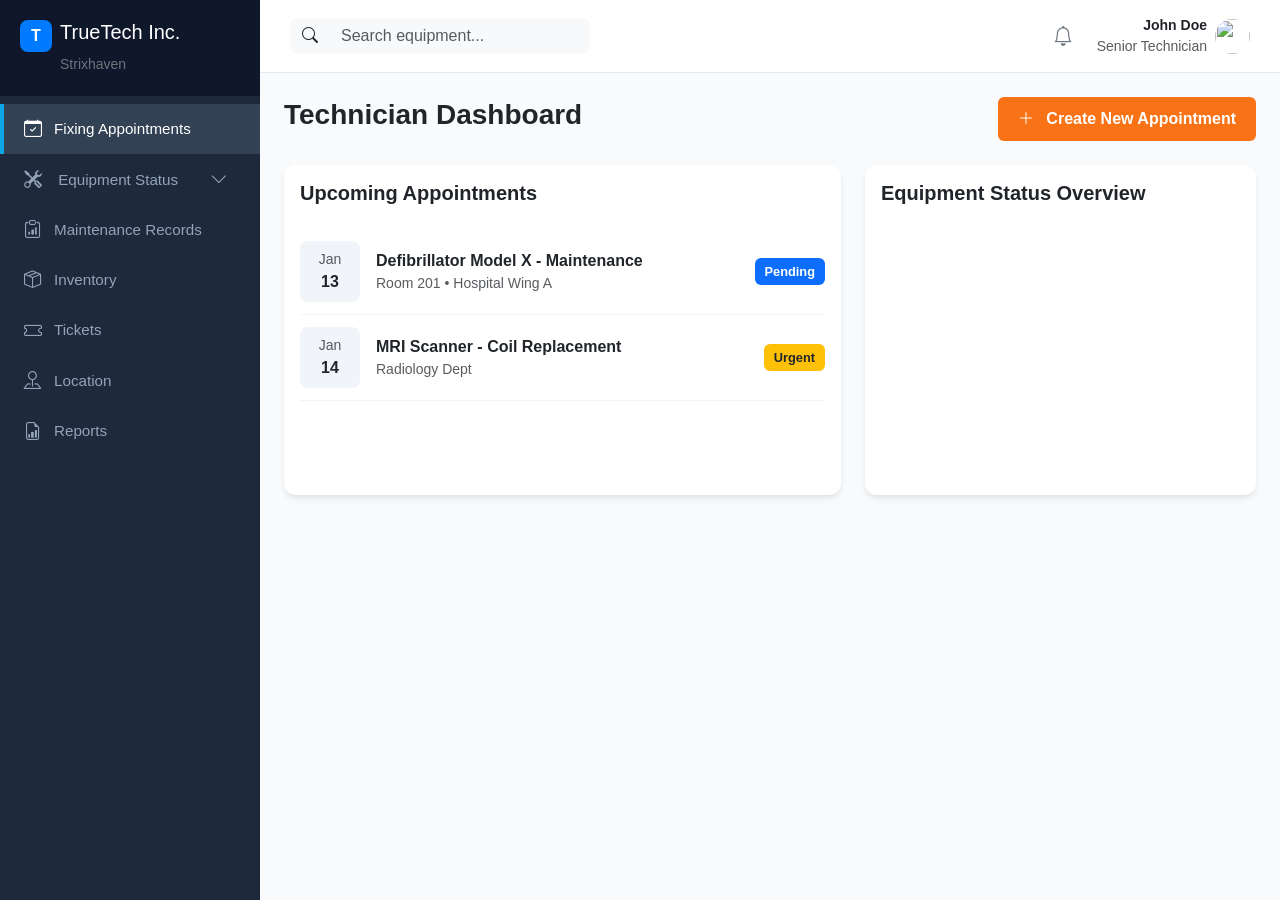
==== Strix-Central-Hospital/tech-area/dashboard.html @ 545b2793 "Tech dashboard,inventory and tickets" ====
<!DOCTYPE html>
<html lang="en">
<head>
    <meta charset="UTF-8">
    <meta name="viewport" content="width=device-width, initial-scale=1.0">
    <title>TrueTech Inc. - Technician Dashboard</title>
    <link href="https://cdn.jsdelivr.net/npm/bootstrap@5.3.0/dist/css/bootstrap.min.css" rel="stylesheet">
    <link rel="stylesheet" href="https://cdn.jsdelivr.net/npm/bootstrap-icons@1.11.1/font/bootstrap-icons.css">
    <script src="https://cdn.jsdelivr.net/npm/chart.js"></script>

    <link rel="stylesheet" href="../assets/css/tech-portal.css"/>

</head>
<body>

    <div class="d-flex">
        <nav id="sidebar" class="sidebar">
            <div class="sidebar-header d-flex">
                <div class="logo-icon me-2"></div>
                <div>
                    <h5 class="mb-2">TrueTech Inc.</h5>
                    <small class="text-secondary">Strixhaven</small>
                </div>
            </div>  

            <ul class="nav flex-column mt-2">
                <li class="nav-item">
                    <a href="#" class="nav-link active">
                        <i class="bi bi-calendar-check"></i> Fixing Appointments
                    </a>
                </li>

                <!-- Equipment Status with Submenu -->
                <li class="nav-item">
                    <a class="nav-link d-flex justify-content-between align-items-center" data-bs-toggle="collapse" href="#equipmentSubmenu">
                        <span><i class="bi bi-tools"></i> Equipment Status</span>
                        <i class="bi bi-chevron-down small"></i>
                    </a>
                    <div class="collapse sub-nav" id="equipmentSubmenu">
                        <ul class="nav flex-column">
                            <li class="nav-item"><a href="#" class="nav-link py-2">Used</a></li>
                            <li class="nav-item"><a href="#" class="nav-link py-2">Broken</a></li>
                            <li class="nav-item"><a href="#" class="nav-link py-2">Under Maintenance</a></li>
                        </ul>
                    </div>
                </li>

                <!-- Other Links -->
                <li class="nav-item"><a href="#" class="nav-link"><i class="bi bi-clipboard-data"></i> Maintenance Records</a></li>
                <li class="nav-item"><a href="inventory-manage.html" class="nav-link"><i class="bi bi-box-seam"></i> Inventory</a></li>
                <li class="nav-item"><a href="tickets.html" class="nav-link"><i class="bi bi-ticket"></i> Tickets</a></li>
                <li class="nav-item"><a href="#" class="nav-link"><i class="bi bi-pin-map"></i> Location</a></li>
                <li class="nav-item"><a href="#" class="nav-link"><i class="bi bi-file-earmark-bar-graph"></i> Reports</a></li>
            </ul>
        </nav>

        <div id="content">
            <nav class="top-navbar d-flex justify-content-between align-items-center">
                <div class="input-group d-none d-md-flex" style="width: 300px;">
                    <span class="input-group-text bg-light border-0"><i class="bi bi-search"></i></span>
                    <input type="text" class="form-control bg-light border-0" placeholder="Search equipment...">
                </div>
                <div class="d-flex align-items-center">
                    <i class="bi bi-bell text-secondary fs-5 me-4"></i>
                    <div class="d-flex align-items-center">
                        <div class="text-end me-2">
                            <p class="mb-0 small fw-bold">John Doe</p>
                            <p class="mb-0 text-muted small">Senior Technician</p>
                        </div>
                        <img src="https://ui-avatars.com/api/?name=John+Doe&background=random" class="rounded-circle" width="35" height="35">
                    </div>
                </div>
            </nav>

            <div class="container-fluid p-4">
                <div class="d-flex justify-content-between align-items-center mb-4">
                    <h3 class="fw-bold">Technician Dashboard</h3>
                    <button class="btn btn-primary-custom">
                        <i class="bi bi-plus-lg me-2"></i> Create New Appointment
                    </button>
                </div>

                <div class="row g-4">
                    <div class="col-xl-7">
                        <div class="card h-100">
                            <div class="card-body">
                                <h5 class="card-title fw-bold mb-4">Upcoming Appointments</h5>
                                <div class="appointment-list">
                                    <div class="appointment-list-item d-flex align-items-center">
                                        <div class="date-badge me-3">
                                            <div class="small text-muted">Jan</div>
                                            <div class="fw-bold">13</div>
                                        </div>
                                        <div class="flex-grow-1">
                                            <div class="fw-bold">Defibrillator Model X - Maintenance</div>
                                            <div class="small text-muted">Room 201 • Hospital Wing A</div>
                                        </div>
                                        <span class="status-badge bg-primary text-white">Pending</span>
                                    </div>
                                    <div class="appointment-list-item d-flex align-items-center">
                                        <div class="date-badge me-3">
                                            <div class="small text-muted">Jan</div>
                                            <div class="fw-bold">14</div>
                                        </div>
                                        <div class="flex-grow-1">
                                            <div class="fw-bold">MRI Scanner - Coil Replacement</div>
                                            <div class="small text-muted">Radiology Dept</div>
                                        </div>
                                        <span class="status-badge bg-warning text-dark">Urgent</span>
                                    </div>
                                </div>
                            </div>
                        </div>
                    </div>

                    <div class="col-xl-5">
                        <div class="card h-100">
                            <div class="card-body">
                                <h5 class="card-title fw-bold mb-4">Equipment Status Overview</h5>
                                <div style="height: 250px;">
                                    <canvas id="statusChart"></canvas>
                                </div>
                            </div>
                        </div>
                    </div>
                </div>
            </div>
        </div>
    </div>

    <script>
        const ctx = document.getElementById('statusChart').getContext('2d');
        new Chart(ctx, {
            type: 'bar',
            data: {
                labels: ['Used', 'Broken', 'Maint.','Available'],
                datasets: [{
                    data: [85, 20, 10, 115],
                    backgroundColor: ['#10b981', '#ef4444', '#f59e0b', '#3b82f6'],
                    borderRadius: 8
                }]
            },
            options: {
                indexAxis: 'y',
                responsive: true,
                maintainAspectRatio: false,
                plugins: { legend: { display: false } }
            }
        });
    </script>
    <script src="https://cdn.jsdelivr.net/npm/bootstrap@5.3.0/dist/js/bootstrap.bundle.min.js"></script>
</body>
</html>
---- Strix-Central-Hospital/assets/css/tech-portal.css ----
* {
 margin: 0; /* Remove margens padrão */
 padding: 0; /* Remove preenchimento padrão */
 box-sizing: border-box; /* Inclui a borda e o preenchimento no cálculo do tamanho */
 font-family: Arial, Helvetica, sans-serif; /* Define a fonte padrão */
} 

:root {
    --sidebar-bg: #1e293b;
    --sidebar-hover: #334155;
    --active-blue: #0ea5e9;
    --main-bg: #f8fafc;
    --accent-orange: #f97316;
}

body {
    font-family: 'Inter', system-ui, -apple-system, sans-serif;
    background-color: var(--main-bg);
    overflow-x: hidden;
}

/* Sidebar Styling */
.sidebar{
    min-width: 260px;
    max-width: 400px;
    background-color: var(--sidebar-bg);
    color: rgb(255, 255, 255);
    height: 100vh;
    position: fixed;
    z-index: 1000;
}

.sidebar-header {
    padding: 20px;
    background: #0f172a;
}

.nav-link {
    color: #94a3b8;
    padding: 12px 20px;
    font-size: 0.95rem;
    display: flex;
    align-items: center;
    border-left: 4px solid transparent;
    text-decoration: none;
}

.nav-link:hover {
    background-color: var(--sidebar-hover);
    color: white;
}

.nav-link.active {
    background-color: #334155;
    color: white;
    border-left-color: var(--active-blue);
}

.nav-link i {
    margin-right: 12px;
    font-size: 1.1rem;
}

.sub-nav {
    background: #1a2233;
    padding-left: 30px;
}

/* Main Content Styling */
#content {
    width: calc(100% - 260px);
    margin-left: 260px;
    min-height: 100vh;
}

.top-navbar {
    background: white;
    padding: 15px 30px;
    border-bottom: 1px solid #e2e8f0;
}

.card {
    border: none;
    border-radius: 12px;
    box-shadow: 0 4px 6px -1px rgba(0, 0, 0, 0.1);
}

.btn-primary-custom {
    background-color: var(--accent-orange);
    border: none;
    padding: 10px 20px;
    font-weight: 600;
    color: white;
}

.btn-primary-custom:hover {
    background-color: #ea580c;
}

.status-badge {
    padding: 4px 10px;
    border-radius: 6px;
    font-size: 0.8rem;
    font-weight: 600;
}

.appointment-list-item {
    border-bottom: 1px solid #f1f5f9;
    padding: 12px 0;
}

.date-badge {
    background: #f1f5f9;
    padding: 8px;
    border-radius: 8px;
    text-align: center;
    min-width: 60px;
}

.logo-icon {
    width: 32px;
    height: 32px;
    background-color: #007BFF;
    border-radius: 8px; /* Cantos arredondados como os teus cartões */
    position: relative;
    display: flex;
    align-items: center;
    justify-content: center;
}

.logo-icon::after {
    content: "T";
    color: white;
    font-weight: bold;
    font-family: sans-serif;
}
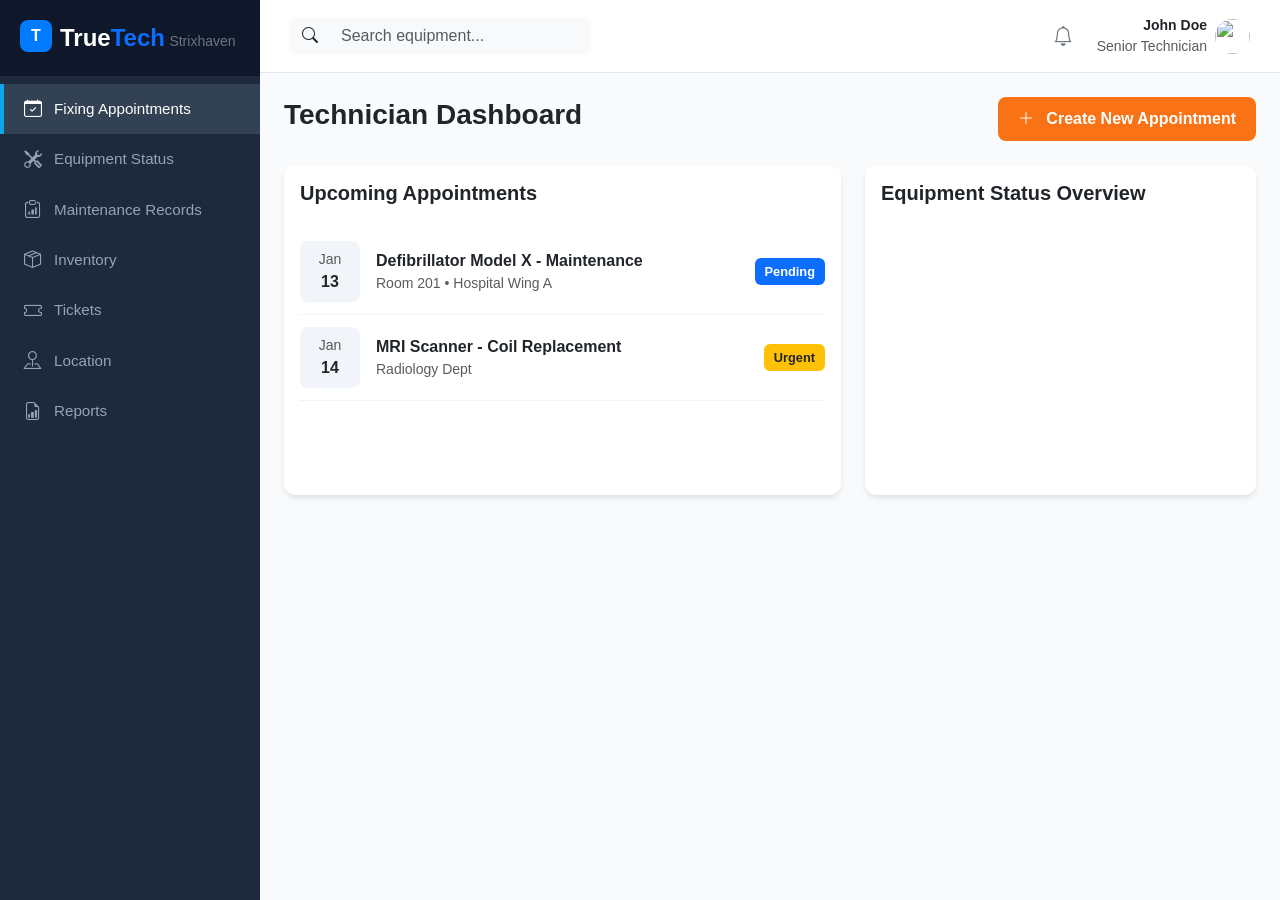
==== commit ef198d62: "Inventory images and Location" ====
--- a/Strix-Central-Hospital/tech-area/dashboard.html
+++ b/Strix-Central-Hospital/tech-area/dashboard.html
@@ -18,38 +18,18 @@
             <div class="sidebar-header d-flex">
                 <div class="logo-icon me-2"></div>
                 <div>
-                    <h5 class="mb-2">TrueTech Inc.</h5>
+                    <span class="logo-text fw-bold fs-4">True<span class="text-primary">Tech</span></span>
                     <small class="text-secondary">Strixhaven</small>
                 </div>
             </div>  
 
             <ul class="nav flex-column mt-2">
-                <li class="nav-item">
-                    <a href="#" class="nav-link active">
-                        <i class="bi bi-calendar-check"></i> Fixing Appointments
-                    </a>
-                </li>
-
-                <!-- Equipment Status with Submenu -->
-                <li class="nav-item">
-                    <a class="nav-link d-flex justify-content-between align-items-center" data-bs-toggle="collapse" href="#equipmentSubmenu">
-                        <span><i class="bi bi-tools"></i> Equipment Status</span>
-                        <i class="bi bi-chevron-down small"></i>
-                    </a>
-                    <div class="collapse sub-nav" id="equipmentSubmenu">
-                        <ul class="nav flex-column">
-                            <li class="nav-item"><a href="#" class="nav-link py-2">Used</a></li>
-                            <li class="nav-item"><a href="#" class="nav-link py-2">Broken</a></li>
-                            <li class="nav-item"><a href="#" class="nav-link py-2">Under Maintenance</a></li>
-                        </ul>
-                    </div>
-                </li>
-
-                <!-- Other Links -->
+                <li class="nav-item"><a href="#" class="nav-link active"><i class="bi bi-calendar-check"></i> Fixing Appointments</a></li>
+                <li class="nav-item"><a href="#" class="nav-link"><i class="bi bi-tools"></i> Equipment Status</a></li>
                 <li class="nav-item"><a href="#" class="nav-link"><i class="bi bi-clipboard-data"></i> Maintenance Records</a></li>
                 <li class="nav-item"><a href="inventory-manage.html" class="nav-link"><i class="bi bi-box-seam"></i> Inventory</a></li>
                 <li class="nav-item"><a href="tickets.html" class="nav-link"><i class="bi bi-ticket"></i> Tickets</a></li>
-                <li class="nav-item"><a href="#" class="nav-link"><i class="bi bi-pin-map"></i> Location</a></li>
+                <li class="nav-item"><a href="location.html" class="nav-link"><i class="bi bi-pin-map"></i> Location</a></li>
                 <li class="nav-item"><a href="#" class="nav-link"><i class="bi bi-file-earmark-bar-graph"></i> Reports</a></li>
             </ul>
         </nav>
--- a/Strix-Central-Hospital/assets/css/tech-portal.css
+++ b/Strix-Central-Hospital/assets/css/tech-portal.css
@@ -133,4 +133,136 @@
     color: white;
     font-weight: bold;
     font-family: sans-serif;
-}+}
+
+
+
+/* Dashboard shii, will try to make it smaller */
+        /* ── Stats row ── */
+        .stat-card {
+            border-radius: 12px;
+            padding: 20px 24px;
+            color: white;
+            display: flex;
+            align-items: center;
+            gap: 16px;
+        }
+
+        .stat-card .stat-icon {
+            width: 48px;
+            height: 48px;
+            border-radius: 10px;
+            background: rgba(255,255,255,0.2);
+            display: flex;
+            align-items: center;
+            justify-content: center;
+            font-size: 1.4rem;
+            flex-shrink: 0;
+        }
+
+        .stat-card .stat-value { font-size: 1.8rem; font-weight: 700; line-height: 1; }
+        .stat-card .stat-label { font-size: 0.8rem; opacity: 0.85; margin-top: 2px; }
+
+        /* ── Table ── */
+        .location-table thead th {
+            background: #f1f5f9;
+            color: #64748b;
+            font-size: 0.75rem;
+            text-transform: uppercase;
+            letter-spacing: 0.05em;
+            border: none;
+            padding: 12px 16px;
+        }
+
+        .location-table tbody td {
+            padding: 14px 16px;
+            vertical-align: middle;
+            border-color: #f1f5f9;
+            font-size: 0.9rem;
+        }
+
+        .location-table tbody tr:hover { background: #f8fafc; }
+
+        .equipment-name { font-weight: 600; color: #1e293b; }
+        .equipment-id   { font-size: 0.75rem; color: #94a3b8; }
+
+        .location-pill {
+            display: inline-flex;
+            align-items: center;
+            gap: 5px;
+            background: #f1f5f9;
+            border-radius: 20px;
+            padding: 4px 10px;
+            font-size: 0.8rem;
+            color: #475569;
+            font-weight: 500;
+        }
+
+        .location-pill i { color: #0ea5e9; font-size: 0.75rem; }
+
+        .scan-time { font-size: 0.8rem; color: #94a3b8; }
+        .scan-time i { margin-right: 4px; }
+
+        .badge-status {
+            padding: 4px 10px;
+            border-radius: 6px;
+            font-size: 0.75rem;
+            font-weight: 600;
+        }
+
+        /* ── QR modal ── */
+        .qr-placeholder {
+            width: 160px;
+            height: 160px;
+            background: #f1f5f9;
+            border: 2px dashed #cbd5e1;
+            border-radius: 12px;
+            display: flex;
+            flex-direction: column;
+            align-items: center;
+            justify-content: center;
+            color: #94a3b8;
+            font-size: 0.8rem;
+            gap: 8px;
+        }
+
+        .qr-placeholder i { font-size: 2.5rem; }
+
+        .form-label { font-weight: 600; font-size: 0.85rem; color: #374151; }
+
+        .btn-primary-custom {
+            background-color: var(--accent-orange);
+            border: none;
+            padding: 10px 20px;
+            font-weight: 600;
+            color: white;
+            border-radius: 8px;
+        }
+
+        .btn-primary-custom:hover { background-color: #ea580c; color: white; }
+
+        .filter-bar {
+            background: white;
+            border-radius: 12px;
+            padding: 16px 20px;
+            box-shadow: 0 4px 6px -1px rgba(0,0,0,0.07);
+            display: flex;
+            gap: 12px;
+            flex-wrap: wrap;
+            align-items: center;
+        }
+
+        .filter-bar select, .filter-bar input {
+            border: 1px solid #e2e8f0;
+            border-radius: 8px;
+            padding: 7px 12px;
+            font-size: 0.85rem;
+            color: #374151;
+            background: #f8fafc;
+        }
+
+        .filter-bar select:focus, .filter-bar input:focus {
+            outline: none;
+            border-color: var(--active-blue);
+            box-shadow: 0 0 0 3px rgba(14,165,233,0.1);
+        }
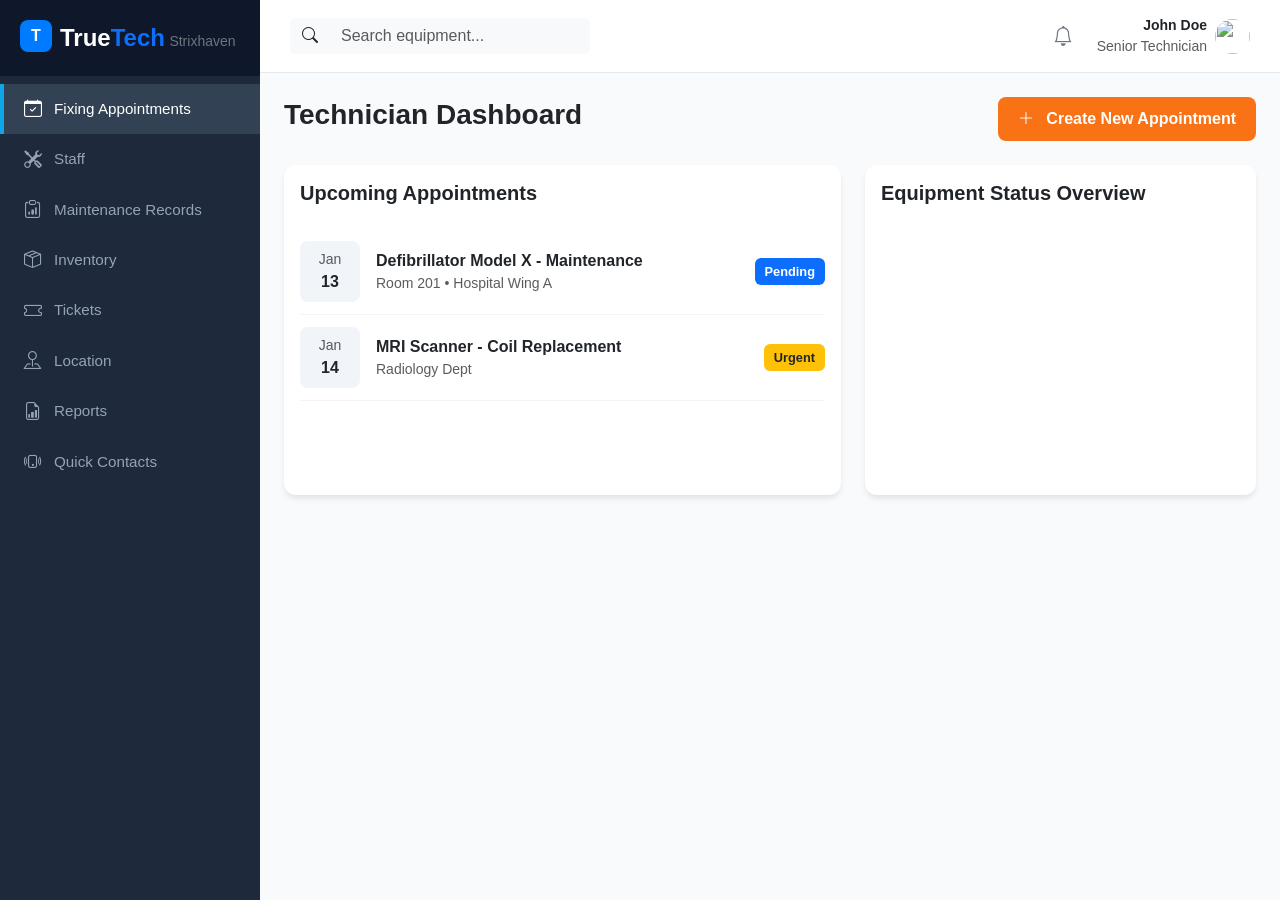
==== commit 9cdc083f: "some touchups and implementing staff" ====
--- a/Strix-Central-Hospital/tech-area/dashboard.html
+++ b/Strix-Central-Hospital/tech-area/dashboard.html
@@ -6,7 +6,6 @@
     <title>TrueTech Inc. - Technician Dashboard</title>
     <link href="https://cdn.jsdelivr.net/npm/bootstrap@5.3.0/dist/css/bootstrap.min.css" rel="stylesheet">
     <link rel="stylesheet" href="https://cdn.jsdelivr.net/npm/bootstrap-icons@1.11.1/font/bootstrap-icons.css">
-    <script src="https://cdn.jsdelivr.net/npm/chart.js"></script>
 
     <link rel="stylesheet" href="../assets/css/tech-portal.css"/>
 
@@ -25,12 +24,13 @@
 
             <ul class="nav flex-column mt-2">
                 <li class="nav-item"><a href="#" class="nav-link active"><i class="bi bi-calendar-check"></i> Fixing Appointments</a></li>
-                <li class="nav-item"><a href="#" class="nav-link"><i class="bi bi-tools"></i> Equipment Status</a></li>
+                <li class="nav-item"><a href="staff.html" class="nav-link"><i class="bi bi-tools"></i> Staff</a></li>
                 <li class="nav-item"><a href="#" class="nav-link"><i class="bi bi-clipboard-data"></i> Maintenance Records</a></li>
                 <li class="nav-item"><a href="inventory-manage.html" class="nav-link"><i class="bi bi-box-seam"></i> Inventory</a></li>
                 <li class="nav-item"><a href="tickets.html" class="nav-link"><i class="bi bi-ticket"></i> Tickets</a></li>
                 <li class="nav-item"><a href="location.html" class="nav-link"><i class="bi bi-pin-map"></i> Location</a></li>
                 <li class="nav-item"><a href="#" class="nav-link"><i class="bi bi-file-earmark-bar-graph"></i> Reports</a></li>
+                <li class="nav-item"><a href="#" class="nav-link"><i class="bi bi-phone-vibrate"></i> Quick Contacts</a></li>
             </ul>
         </nav>
 
@@ -107,27 +107,8 @@
             </div>
         </div>
     </div>
-
-    <script>
-        const ctx = document.getElementById('statusChart').getContext('2d');
-        new Chart(ctx, {
-            type: 'bar',
-            data: {
-                labels: ['Used', 'Broken', 'Maint.','Available'],
-                datasets: [{
-                    data: [85, 20, 10, 115],
-                    backgroundColor: ['#10b981', '#ef4444', '#f59e0b', '#3b82f6'],
-                    borderRadius: 8
-                }]
-            },
-            options: {
-                indexAxis: 'y',
-                responsive: true,
-                maintainAspectRatio: false,
-                plugins: { legend: { display: false } }
-            }
-        });
-    </script>
     <script src="https://cdn.jsdelivr.net/npm/bootstrap@5.3.0/dist/js/bootstrap.bundle.min.js"></script>
+    <script src="https://cdn.jsdelivr.net/npm/chart.js"></script>
+    <script src="../js/1240863.js"></script>
 </body>
 </html>
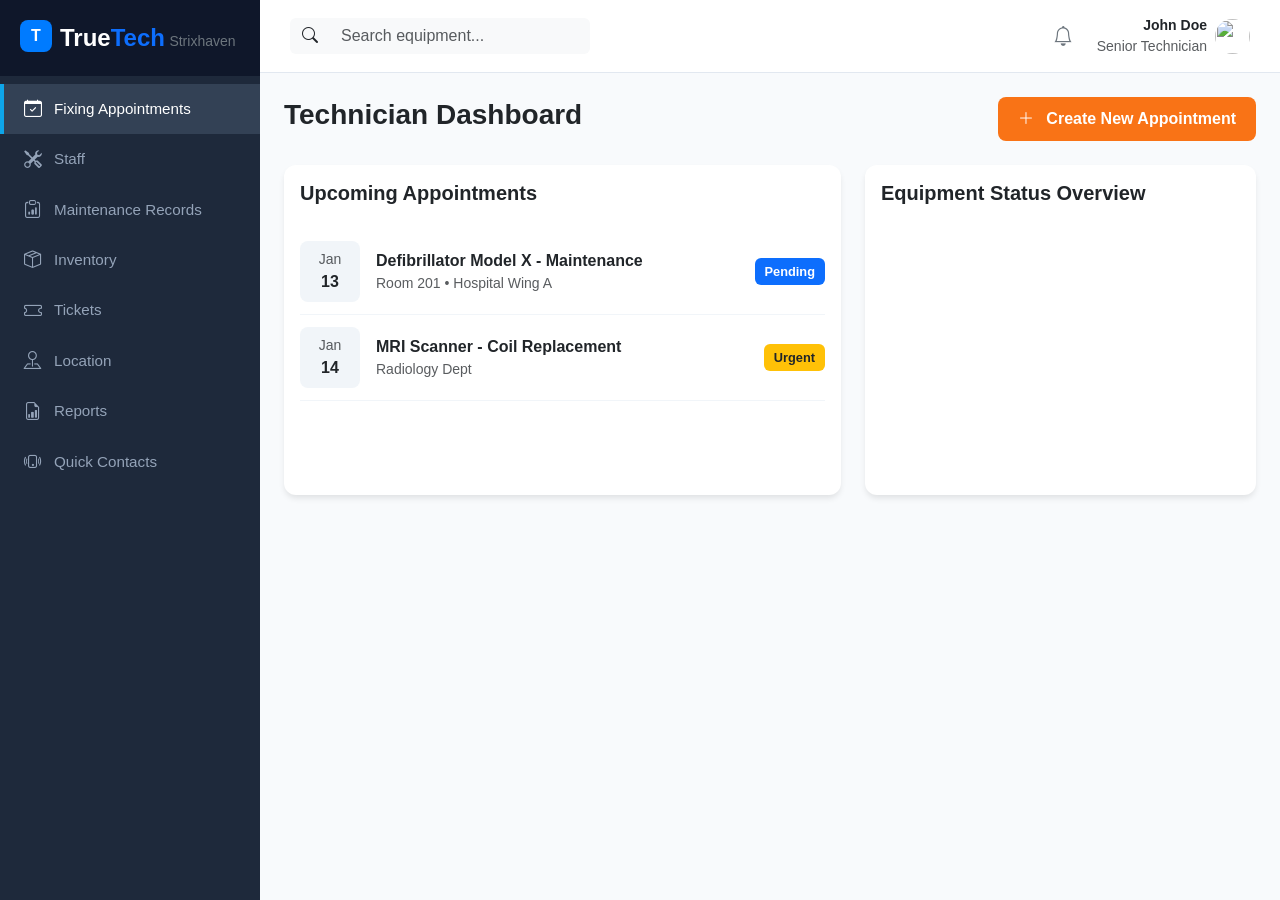
==== commit e673ec84: "Implementação do ficheiro BOOTSTRAP e correção de erros que surgiram como consequência da implementa" ====
--- a/Strix-Central-Hospital/tech-area/dashboard.html
+++ b/Strix-Central-Hospital/tech-area/dashboard.html
@@ -4,8 +4,8 @@
     <meta charset="UTF-8">
     <meta name="viewport" content="width=device-width, initial-scale=1.0">
     <title>TrueTech Inc. - Technician Dashboard</title>
-    <link href="https://cdn.jsdelivr.net/npm/bootstrap@5.3.0/dist/css/bootstrap.min.css" rel="stylesheet">
-    <link rel="stylesheet" href="https://cdn.jsdelivr.net/npm/bootstrap-icons@1.11.1/font/bootstrap-icons.css">
+    <link href="../assets/css/bootstrap.min.css" rel="stylesheet">
+    <link rel="stylesheet" href="../assets/css/bootstrap-icons.css">
 
     <link rel="stylesheet" href="../assets/css/tech-portal.css"/>
 
@@ -30,7 +30,7 @@
                 <li class="nav-item"><a href="tickets.html" class="nav-link"><i class="bi bi-ticket"></i> Tickets</a></li>
                 <li class="nav-item"><a href="location.html" class="nav-link"><i class="bi bi-pin-map"></i> Location</a></li>
                 <li class="nav-item"><a href="#" class="nav-link"><i class="bi bi-file-earmark-bar-graph"></i> Reports</a></li>
-                <li class="nav-item"><a href="#" class="nav-link"><i class="bi bi-phone-vibrate"></i> Quick Contacts</a></li>
+                <li class="nav-item"><a href="quick-contacts.html" class="nav-link"><i class="bi bi-phone-vibrate"></i> Quick Contacts</a></li>
             </ul>
         </nav>
 
@@ -107,7 +107,7 @@
             </div>
         </div>
     </div>
-    <script src="https://cdn.jsdelivr.net/npm/bootstrap@5.3.0/dist/js/bootstrap.bundle.min.js"></script>
+    <script src="../js/bootstrap.bundle.min.js"></script>
     <script src="https://cdn.jsdelivr.net/npm/chart.js"></script>
     <script src="../js/1240863.js"></script>
 </body>
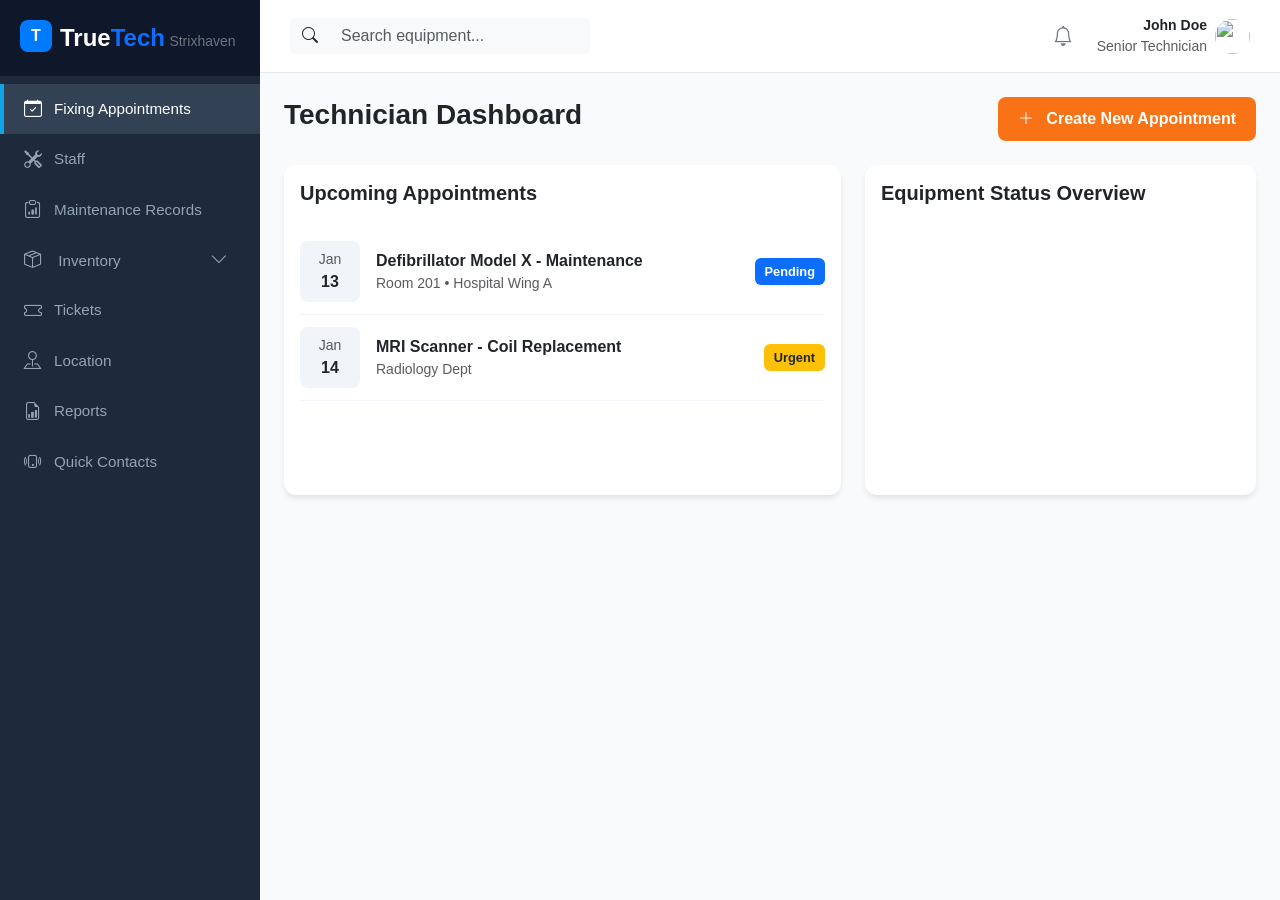
==== commit 4e0ab8e3: "Reorganizacao da sidebar e adicao de filtro e barra de progresso no inventario" ====
--- a/Strix-Central-Hospital/tech-area/dashboard.html
+++ b/Strix-Central-Hospital/tech-area/dashboard.html
@@ -26,7 +26,32 @@
                 <li class="nav-item"><a href="#" class="nav-link active"><i class="bi bi-calendar-check"></i> Fixing Appointments</a></li>
                 <li class="nav-item"><a href="staff.html" class="nav-link"><i class="bi bi-tools"></i> Staff</a></li>
                 <li class="nav-item"><a href="#" class="nav-link"><i class="bi bi-clipboard-data"></i> Maintenance Records</a></li>
-                <li class="nav-item"><a href="inventory-manage.html" class="nav-link"><i class="bi bi-box-seam"></i> Inventory</a></li>
+                <li class="nav-item">
+                    <a href="#inventory-accordion"data-bs-toggle="collapse" role="button" class="nav-link d-flex justify-content-between align-items-center">
+                        <span><i class="bi bi-box-seam"></i> Inventory</span>
+                        <i class="bi bi-chevron-down submenu-arrow small"></i>
+                    </a>
+                    
+                    <div id="inventory-accordion" class="collapse">
+                        <ul class="nav flex-column ms-4 border-start border-secondary ">
+                            <li class="nav-item">
+                                <a href="inventory-manage.html" class="nav-link small">
+                                    <i class="bi bi-layers me-1"></i> Equipamentos
+                                </a>
+                            </li>
+                            <li class="nav-item">
+                                <a href="#" class="nav-link small">
+                                    <i class="bi bi-truck me-1"></i> Fornecedores
+                                </a>
+                            </li>
+                            <li class="nav-item">
+                                <a href="#" class="nav-link small">
+                                    <i class="bi bi-file-earmark-text me-1"></i> Documentação
+                                </a>
+                            </li>
+                        </ul>
+                    </div>
+                </li>
                 <li class="nav-item"><a href="tickets.html" class="nav-link"><i class="bi bi-ticket"></i> Tickets</a></li>
                 <li class="nav-item"><a href="location.html" class="nav-link"><i class="bi bi-pin-map"></i> Location</a></li>
                 <li class="nav-item"><a href="#" class="nav-link"><i class="bi bi-file-earmark-bar-graph"></i> Reports</a></li>
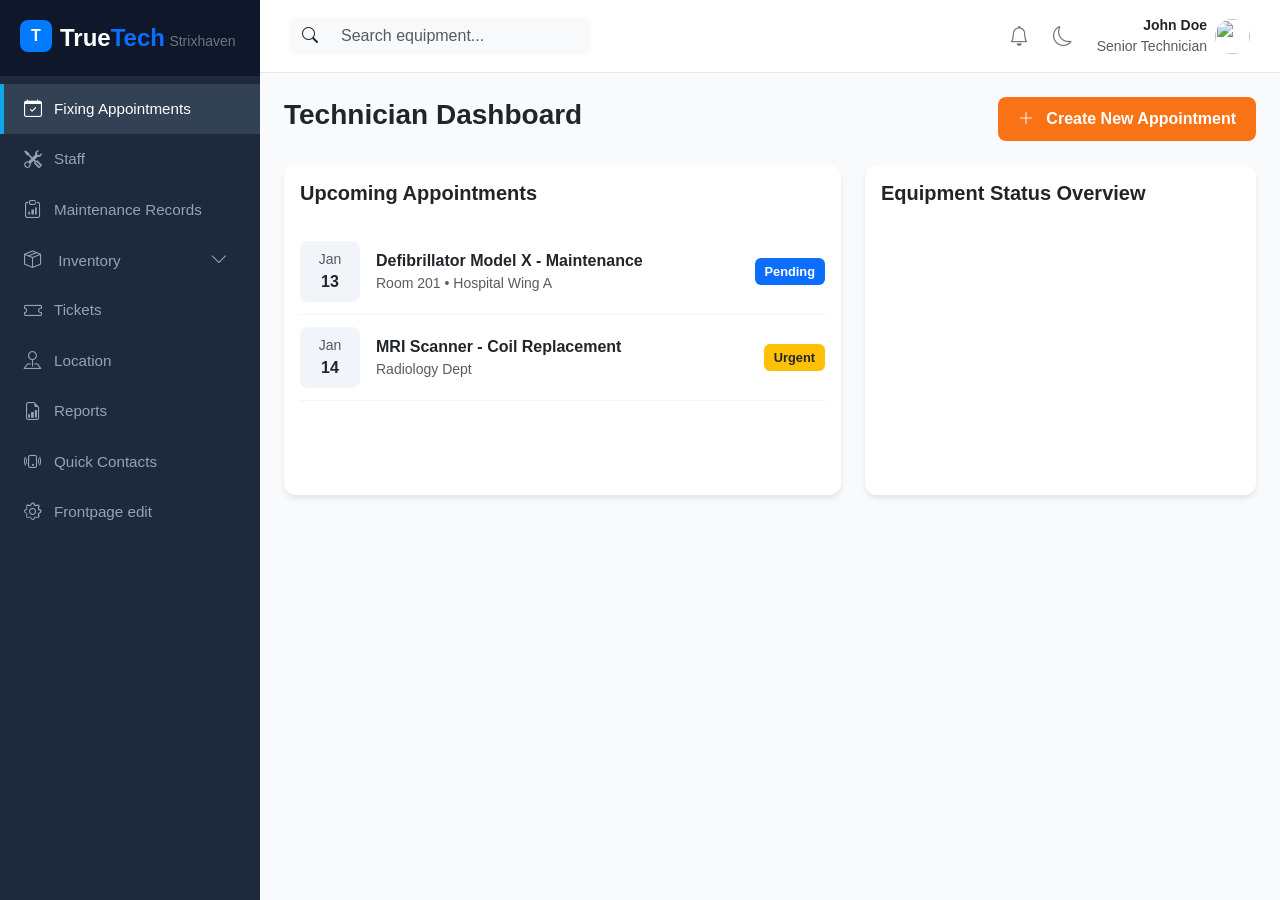
==== commit ace5d670: "adição de inventário no gestor de equipamento e filtros na tabela de informação dos fornecedores" ====
--- a/Strix-Central-Hospital/tech-area/dashboard.html
+++ b/Strix-Central-Hospital/tech-area/dashboard.html
@@ -40,7 +40,7 @@
                                 </a>
                             </li>
                             <li class="nav-item">
-                                <a href="#" class="nav-link small">
+                                <a href="fornecedores.html" class="nav-link small">
                                     <i class="bi bi-truck me-1"></i> Fornecedores
                                 </a>
                             </li>
@@ -56,6 +56,7 @@
                 <li class="nav-item"><a href="location.html" class="nav-link"><i class="bi bi-pin-map"></i> Location</a></li>
                 <li class="nav-item"><a href="#" class="nav-link"><i class="bi bi-file-earmark-bar-graph"></i> Reports</a></li>
                 <li class="nav-item"><a href="quick-contacts.html" class="nav-link"><i class="bi bi-phone-vibrate"></i> Quick Contacts</a></li>
+                <li class="nav-item"><a href="#" class="nav-link"><i class="bi bi-gear"></i> Frontpage edit </a></li>
             </ul>
         </nav>
 
@@ -67,6 +68,7 @@
                 </div>
                 <div class="d-flex align-items-center">
                     <i class="bi bi-bell text-secondary fs-5 me-4"></i>
+                    <i class="bi bi-moon text-secondary fs-5 me-4"></i>
                     <div class="d-flex align-items-center">
                         <div class="text-end me-2">
                             <p class="mb-0 small fw-bold">John Doe</p>
--- a/Strix-Central-Hospital/assets/css/tech-portal.css
+++ b/Strix-Central-Hospital/assets/css/tech-portal.css
@@ -252,6 +252,12 @@
             align-items: center;
         }
 
+        /*exclusively for the purpose of the js function to be able to propperly filter */
+        .filter-bar-modal{
+            align-items: center;
+            gap: 12px;
+        }
+
         .filter-bar select, .filter-bar input {
             border: 1px solid #e2e8f0;
             border-radius: 8px;
